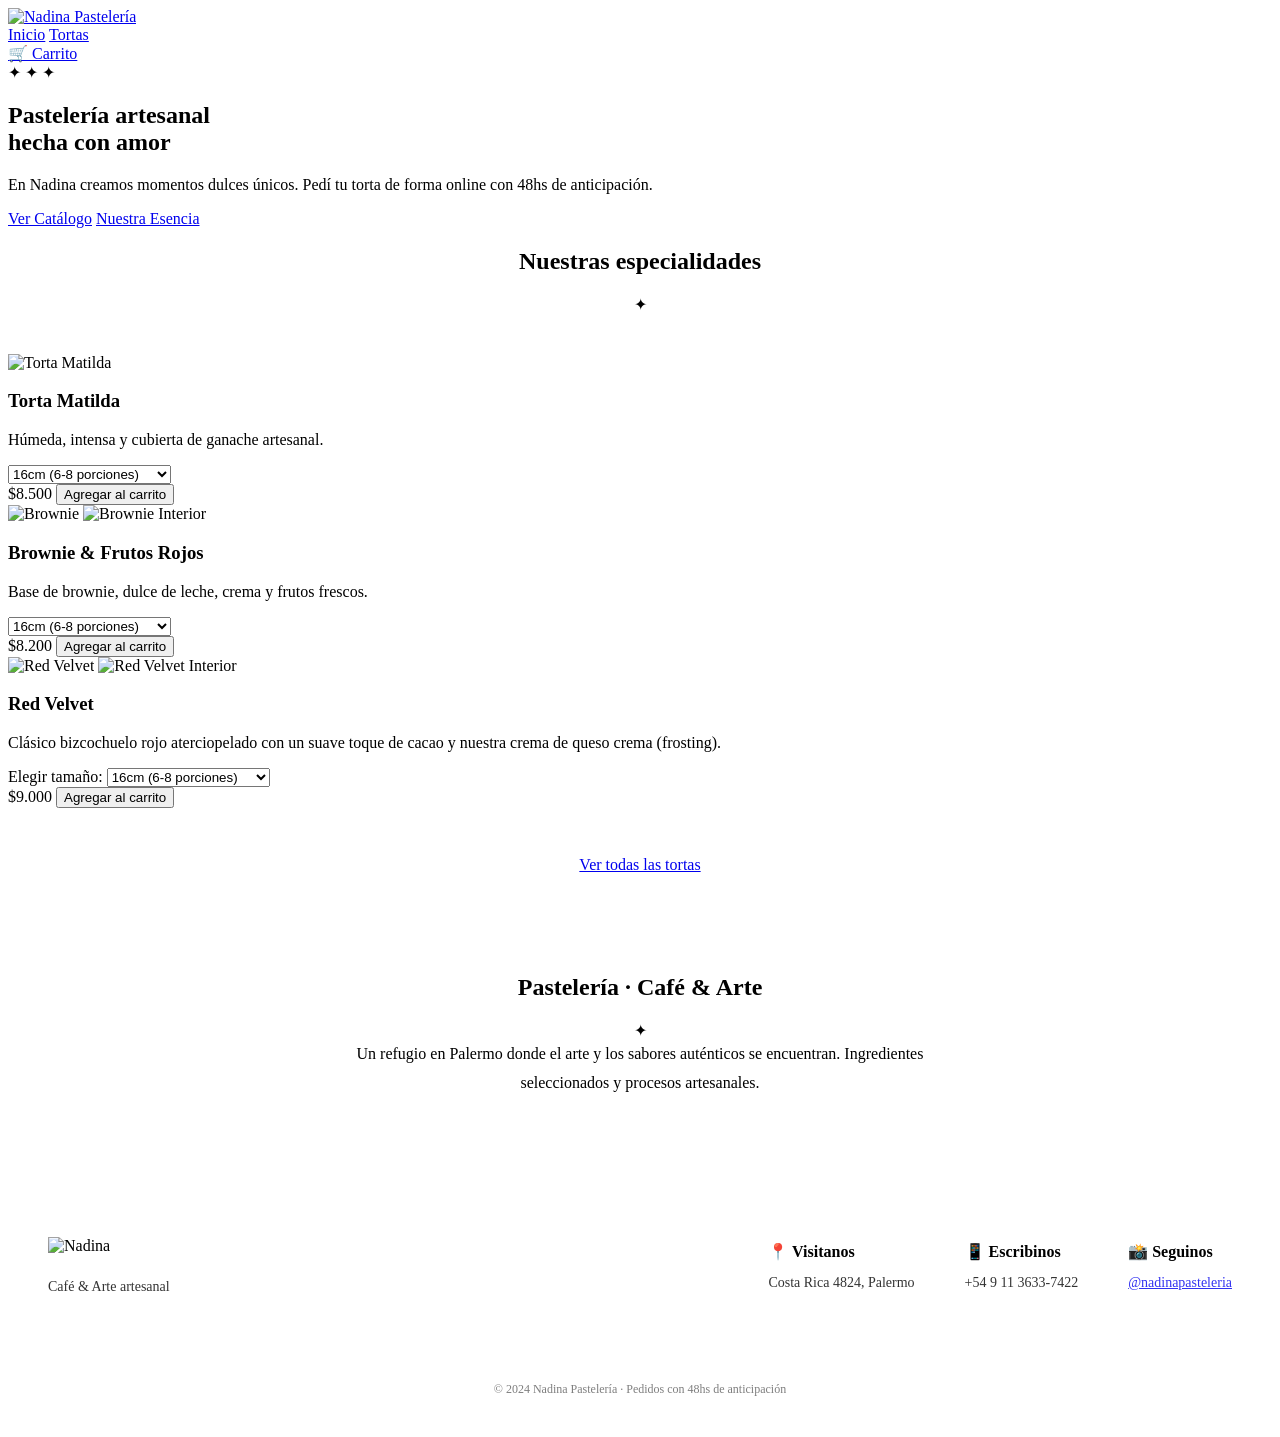
==== index.html @ f5521921 "Add files via upload agrego htmls" ====
<!DOCTYPE html>
<html lang="es">
<head>
  <meta charset="UTF-8">
  <meta name="viewport" content="width=device-width, initial-scale=1.0">
  <title>Nadina — Pastelería · Café & Arte</title>
  <link rel="stylesheet" href="css/style.css">
</head>
<body>

<header>
  <div class="logo">
    <a href="index.html">
      <img src="img/logo.png" alt="Nadina Pastelería">
    </a>
  </div>

  <nav class="nav">
    <a href="index.html">Inicio</a>
    <a href="tortas.html">Tortas</a>
  </nav>

  <a href="carrito.html" class="btn-carrito">
    <span class="carrito-icono">🛒</span>
    Carrito
    <span id="carrito-count" style="display:none">0</span>
  </a>
</header>

<section class="hero">
  <span class="hero-ornamento">✦ ✦ ✦</span>
  <h2>Pastelería artesanal<br>hecha con amor</h2>
  <p>En Nadina creamos momentos dulces únicos. Pedí tu torta de forma online con 48hs de anticipación.</p>
  <div class="botones">
    <a href="tortas.html" class="btn">Ver Catálogo</a>
    <a href="#nosotros" class="btn-outline">Nuestra Esencia</a>
  </div>
</section>

<section class="destacados" id="tortas">
  <div class="section-header" style="text-align: center; margin-bottom: 40px;">
    <h2>Nuestras especialidades</h2>
    <div class="ornamento">✦</div>
  </div>

  <div class="productos">
    <div class="card">
        <div class="card-img-wrap carrusel-hover">
            <div class="carrusel-track">
                <img src="img/torta-matilda.jpeg" alt="Torta Matilda" class="img-carrusel">
            </div>
        </div>
        <div class="card-body">
            <h3>Torta Matilda</h3>
            <p class="descripcion">Húmeda, intensa y cubierta de ganache artesanal.</p>
            <div class="selector-tamanio">
                <select class="tamanio-select" onchange="actualizarPrecioCard(this)">
                    <option value="16" data-precio="8500">16cm (6-8 porciones)</option>
                    <option value="20" data-precio="12000">20cm (12-14 porciones)</option>
                </select>
            </div>
            <span class="precio-display">$8.500</span>
            <button onclick="prepararCompra(this, 'Torta Matilda', 'img/torta-matilda.jpeg')">Agregar al carrito</button>
        </div>
    </div>

    <div class="card">
        <div class="card-img-wrap carrusel-hover">
            <div class="carrusel-track">
                <img src="img/brownie1.jpeg" alt="Brownie" class="img-carrusel">
                <img src="img/brownie2.jpeg" alt="Brownie Interior" class="img-carrusel">
            </div>
        </div>
        <div class="card-body">
            <h3>Brownie & Frutos Rojos</h3>
            <p class="descripcion">Base de brownie, dulce de leche, crema y frutos frescos.</p>
            <div class="selector-tamanio">
                <select class="tamanio-select" onchange="actualizarPrecioCard(this)">
                    <option value="16" data-precio="8200">16cm (6-8 porciones)</option>
                    <option value="20" data-precio="11500">20cm (12-14 porciones)</option>
                </select>
            </div>
            <span class="precio-display">$8.200</span>
            <button onclick="prepararCompra(this, 'Brownie con Frutos Rojos', 'img/brownie1.jpeg')">Agregar al carrito</button>
        </div>
    </div>



    <div class="card">
        <div class="card-img-wrap carrusel-hover">
            <div class="carrusel-track">
                <img src="img/redvelvet-1.jpeg" alt="Red Velvet" class="img-carrusel">
                <img src="img/redvelvet-2.jpeg" alt="Red Velvet Interior" class="img-carrusel">
            </div>
        </div>
        <div class="card-body">
            <h3>Red Velvet</h3>
            <p class="descripcion">Clásico bizcochuelo rojo aterciopelado con un suave toque de cacao y nuestra crema de queso crema (frosting).</p>
            <div class="selector-tamanio">
                <label>Elegir tamaño:</label>
                <select class="tamanio-select" onchange="actualizarPrecioCard(this)">
                    <option value="16" data-precio="9000" data-porciones="6-8">16cm (6-8 porciones)</option>
                    <option value="20" data-precio="13000" data-porciones="12-14">20cm (12-14 porciones)</option>
                </select>
            </div>
            <span class="precio-display">$9.000</span>
            <button onclick="prepararCompra(this, 'Red Velvet', 'img/redvelvet-1.jpeg')">Agregar al carrito</button>
        </div>
    </div>

  </div>

  <div style="text-align:center; margin-top: 48px;">
    <a href="tortas.html" class="btn-outline">Ver todas las tortas</a>
  </div>
</section>

<section id="nosotros" style="background:var(--beige); padding: 80px 48px; text-align:center;">
  <h2>Pastelería · Café & Arte</h2>
  <div class="ornamento">✦</div>
  <p style="max-width:600px; margin:0 auto; color:var(--texto-suave); font-weight:300; line-height:1.8;">
    Un refugio en Palermo donde el arte y los sabores auténticos se encuentran. 
    Ingredientes seleccionados y procesos artesanales.
  </p>
</section>

<footer style="background: var(--verde); color: var(--beige-claro); padding: 60px 40px 20px;">
  <div class="footer-container" style="max-width: 1200px; margin: 0 auto; display: flex; justify-content: space-between; align-items: center; flex-wrap: wrap; gap: 30px;">
    <div class="footer-brand">
      <img src="img/logo.png" alt="Nadina" style="height: 45px; margin-bottom: 10px;">
      <p style="font-size: 14px; opacity: 0.8;">Café & Arte artesanal</p>
    </div>

    <div class="footer-info" style="display: flex; gap: 50px; flex-wrap: wrap;">
      <div class="footer-item">
        <strong style="display:block; color:var(--beige); margin-bottom: 5px;">📍 Visitanos</strong>
        <p style="font-size: 14px; opacity: 0.8;">Costa Rica 4824, Palermo</p>
      </div>
      <div class="footer-item">
        <strong style="display:block; color:var(--beige); margin-bottom: 5px;">📱 Escribinos</strong>
        <p style="font-size: 14px; opacity: 0.8;">+54 9 11 3633-7422</p>
      </div>
      <div class="footer-item">
        <strong style="display:block; color:var(--beige); margin-bottom: 5px;">📸 Seguinos</strong>
        <p style="font-size: 14px; opacity: 0.8;"><a href="https://instagram.com/nadinapasteleria">@nadinapasteleria</a></p>
      </div>
    </div>
  </div>
  <div class="footer-bottom" style="margin-top: 40px; padding-top: 20px; border-top: 1px solid rgba(255,255,255,0.1); text-align: center; font-size: 12px; opacity: 0.5;">
    <p>&copy; 2024 Nadina Pastelería · Pedidos con 48hs de anticipación</p>
  </div>
</footer>

<div id="toast"></div>
<script src="js/main.js"></script>
</body>
</html>
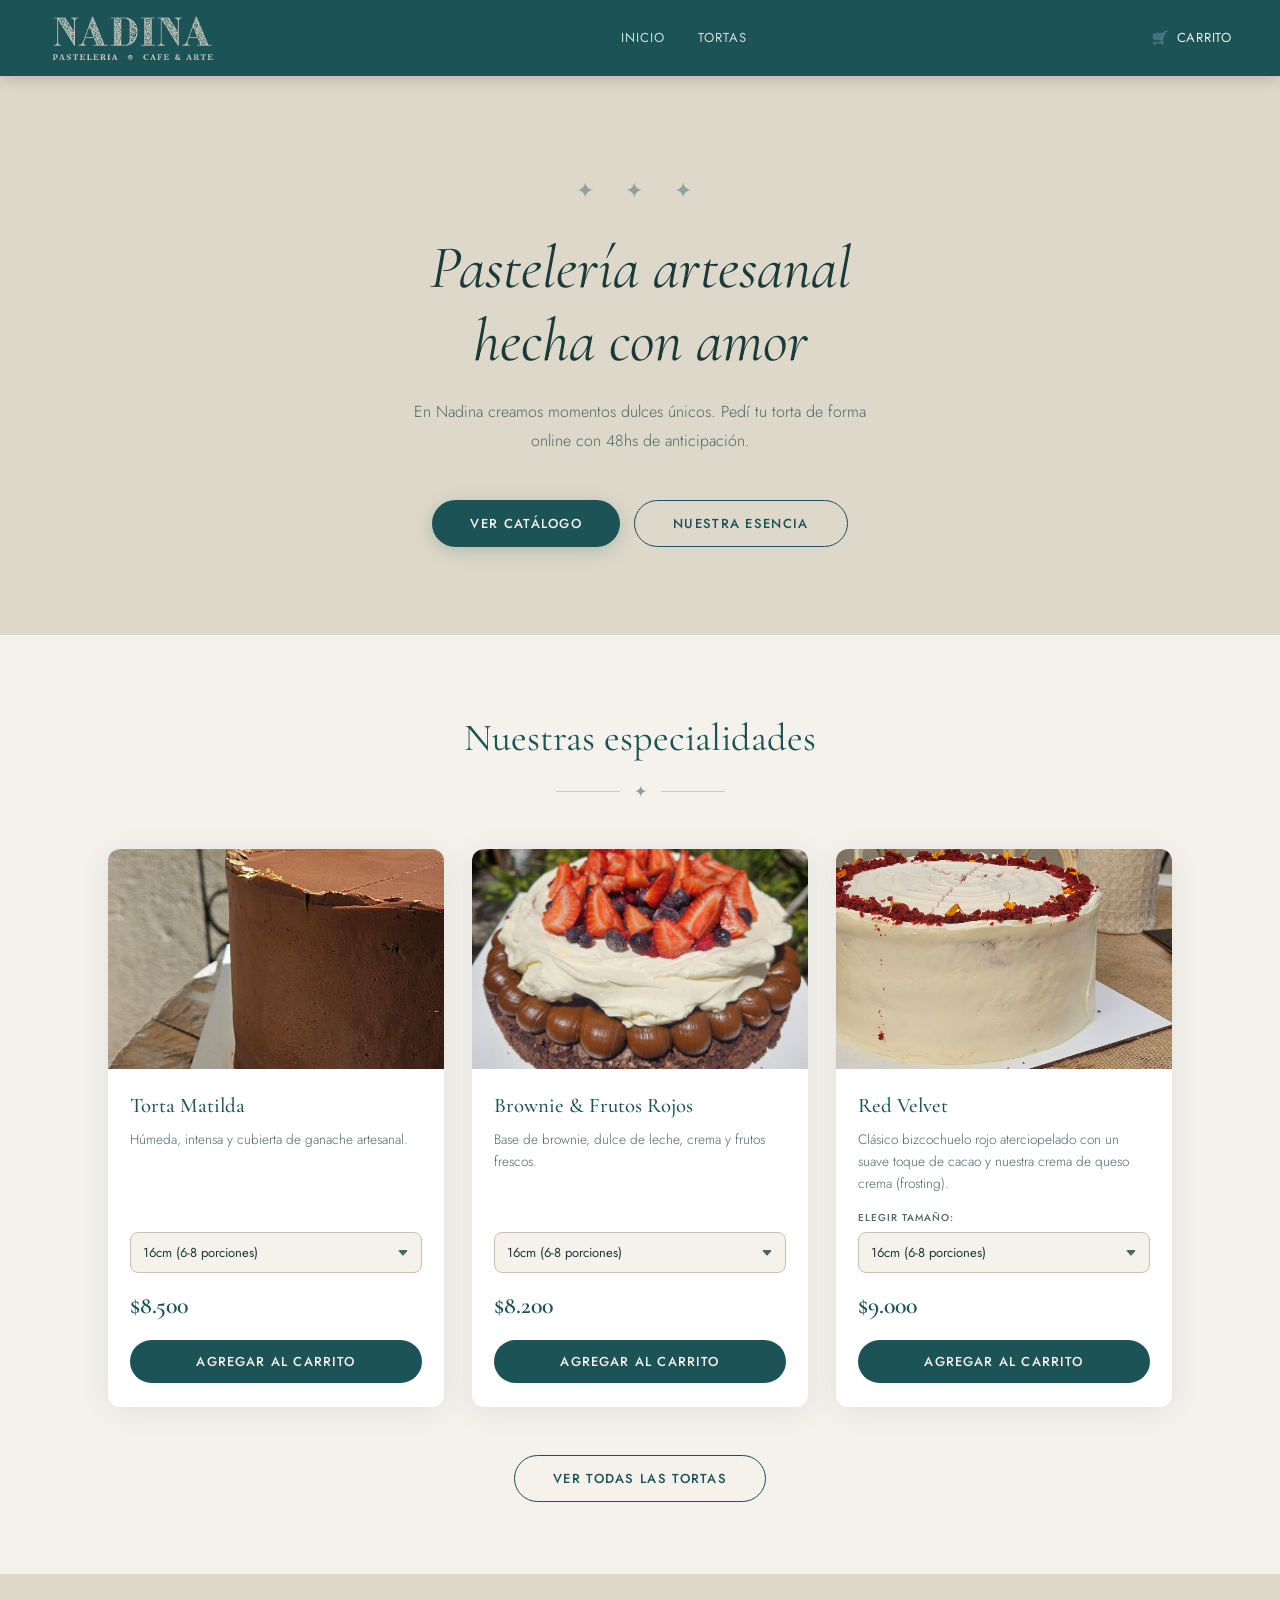
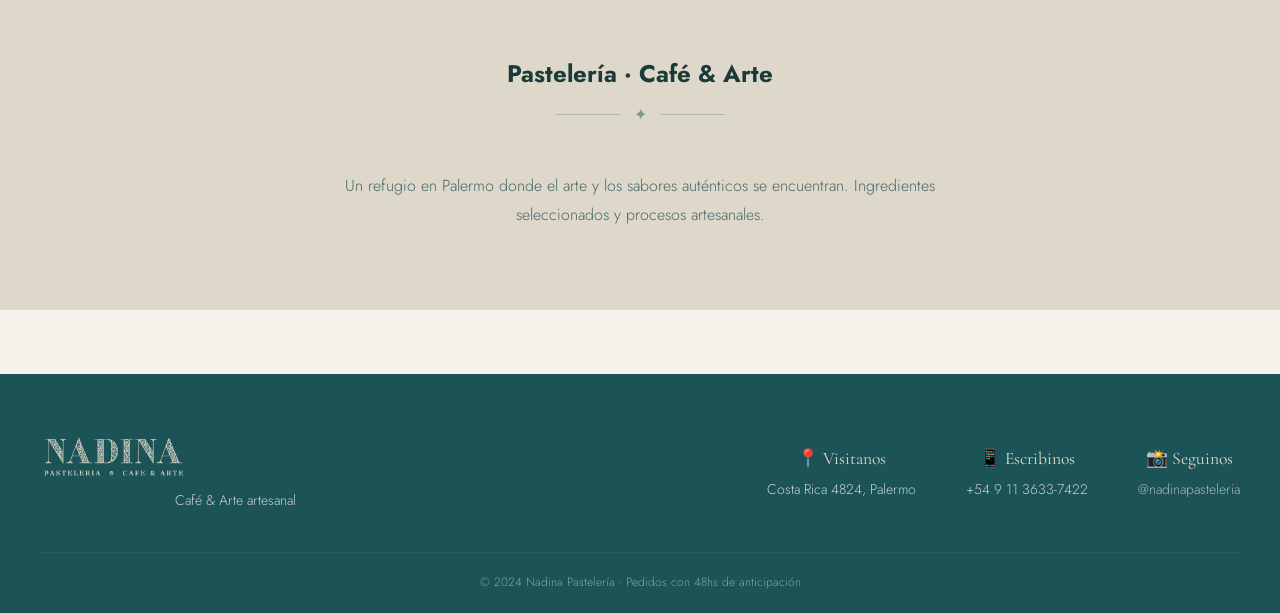
==== commit 7407065c: "agrego todo" ====
--- a/index.html
+++ b/index.html
@@ -1,158 +1,158 @@
-<!DOCTYPE html>
-<html lang="es">
-<head>
-  <meta charset="UTF-8">
-  <meta name="viewport" content="width=device-width, initial-scale=1.0">
-  <title>Nadina — Pastelería · Café & Arte</title>
-  <link rel="stylesheet" href="css/style.css">
-</head>
-<body>
-
-<header>
-  <div class="logo">
-    <a href="index.html">
-      <img src="img/logo.png" alt="Nadina Pastelería">
-    </a>
-  </div>
-
-  <nav class="nav">
-    <a href="index.html">Inicio</a>
-    <a href="tortas.html">Tortas</a>
-  </nav>
-
-  <a href="carrito.html" class="btn-carrito">
-    <span class="carrito-icono">🛒</span>
-    Carrito
-    <span id="carrito-count" style="display:none">0</span>
-  </a>
-</header>
-
-<section class="hero">
-  <span class="hero-ornamento">✦ ✦ ✦</span>
-  <h2>Pastelería artesanal<br>hecha con amor</h2>
-  <p>En Nadina creamos momentos dulces únicos. Pedí tu torta de forma online con 48hs de anticipación.</p>
-  <div class="botones">
-    <a href="tortas.html" class="btn">Ver Catálogo</a>
-    <a href="#nosotros" class="btn-outline">Nuestra Esencia</a>
-  </div>
-</section>
-
-<section class="destacados" id="tortas">
-  <div class="section-header" style="text-align: center; margin-bottom: 40px;">
-    <h2>Nuestras especialidades</h2>
-    <div class="ornamento">✦</div>
-  </div>
-
-  <div class="productos">
-    <div class="card">
-        <div class="card-img-wrap carrusel-hover">
-            <div class="carrusel-track">
-                <img src="img/torta-matilda.jpeg" alt="Torta Matilda" class="img-carrusel">
-            </div>
-        </div>
-        <div class="card-body">
-            <h3>Torta Matilda</h3>
-            <p class="descripcion">Húmeda, intensa y cubierta de ganache artesanal.</p>
-            <div class="selector-tamanio">
-                <select class="tamanio-select" onchange="actualizarPrecioCard(this)">
-                    <option value="16" data-precio="8500">16cm (6-8 porciones)</option>
-                    <option value="20" data-precio="12000">20cm (12-14 porciones)</option>
-                </select>
-            </div>
-            <span class="precio-display">$8.500</span>
-            <button onclick="prepararCompra(this, 'Torta Matilda', 'img/torta-matilda.jpeg')">Agregar al carrito</button>
-        </div>
-    </div>
-
-    <div class="card">
-        <div class="card-img-wrap carrusel-hover">
-            <div class="carrusel-track">
-                <img src="img/brownie1.jpeg" alt="Brownie" class="img-carrusel">
-                <img src="img/brownie2.jpeg" alt="Brownie Interior" class="img-carrusel">
-            </div>
-        </div>
-        <div class="card-body">
-            <h3>Brownie & Frutos Rojos</h3>
-            <p class="descripcion">Base de brownie, dulce de leche, crema y frutos frescos.</p>
-            <div class="selector-tamanio">
-                <select class="tamanio-select" onchange="actualizarPrecioCard(this)">
-                    <option value="16" data-precio="8200">16cm (6-8 porciones)</option>
-                    <option value="20" data-precio="11500">20cm (12-14 porciones)</option>
-                </select>
-            </div>
-            <span class="precio-display">$8.200</span>
-            <button onclick="prepararCompra(this, 'Brownie con Frutos Rojos', 'img/brownie1.jpeg')">Agregar al carrito</button>
-        </div>
-    </div>
-
-
-
-    <div class="card">
-        <div class="card-img-wrap carrusel-hover">
-            <div class="carrusel-track">
-                <img src="img/redvelvet-1.jpeg" alt="Red Velvet" class="img-carrusel">
-                <img src="img/redvelvet-2.jpeg" alt="Red Velvet Interior" class="img-carrusel">
-            </div>
-        </div>
-        <div class="card-body">
-            <h3>Red Velvet</h3>
-            <p class="descripcion">Clásico bizcochuelo rojo aterciopelado con un suave toque de cacao y nuestra crema de queso crema (frosting).</p>
-            <div class="selector-tamanio">
-                <label>Elegir tamaño:</label>
-                <select class="tamanio-select" onchange="actualizarPrecioCard(this)">
-                    <option value="16" data-precio="9000" data-porciones="6-8">16cm (6-8 porciones)</option>
-                    <option value="20" data-precio="13000" data-porciones="12-14">20cm (12-14 porciones)</option>
-                </select>
-            </div>
-            <span class="precio-display">$9.000</span>
-            <button onclick="prepararCompra(this, 'Red Velvet', 'img/redvelvet-1.jpeg')">Agregar al carrito</button>
-        </div>
-    </div>
-
-  </div>
-
-  <div style="text-align:center; margin-top: 48px;">
-    <a href="tortas.html" class="btn-outline">Ver todas las tortas</a>
-  </div>
-</section>
-
-<section id="nosotros" style="background:var(--beige); padding: 80px 48px; text-align:center;">
-  <h2>Pastelería · Café & Arte</h2>
-  <div class="ornamento">✦</div>
-  <p style="max-width:600px; margin:0 auto; color:var(--texto-suave); font-weight:300; line-height:1.8;">
-    Un refugio en Palermo donde el arte y los sabores auténticos se encuentran. 
-    Ingredientes seleccionados y procesos artesanales.
-  </p>
-</section>
-
-<footer style="background: var(--verde); color: var(--beige-claro); padding: 60px 40px 20px;">
-  <div class="footer-container" style="max-width: 1200px; margin: 0 auto; display: flex; justify-content: space-between; align-items: center; flex-wrap: wrap; gap: 30px;">
-    <div class="footer-brand">
-      <img src="img/logo.png" alt="Nadina" style="height: 45px; margin-bottom: 10px;">
-      <p style="font-size: 14px; opacity: 0.8;">Café & Arte artesanal</p>
-    </div>
-
-    <div class="footer-info" style="display: flex; gap: 50px; flex-wrap: wrap;">
-      <div class="footer-item">
-        <strong style="display:block; color:var(--beige); margin-bottom: 5px;">📍 Visitanos</strong>
-        <p style="font-size: 14px; opacity: 0.8;">Costa Rica 4824, Palermo</p>
-      </div>
-      <div class="footer-item">
-        <strong style="display:block; color:var(--beige); margin-bottom: 5px;">📱 Escribinos</strong>
-        <p style="font-size: 14px; opacity: 0.8;">+54 9 11 3633-7422</p>
-      </div>
-      <div class="footer-item">
-        <strong style="display:block; color:var(--beige); margin-bottom: 5px;">📸 Seguinos</strong>
-        <p style="font-size: 14px; opacity: 0.8;"><a href="https://instagram.com/nadinapasteleria">@nadinapasteleria</a></p>
-      </div>
-    </div>
-  </div>
-  <div class="footer-bottom" style="margin-top: 40px; padding-top: 20px; border-top: 1px solid rgba(255,255,255,0.1); text-align: center; font-size: 12px; opacity: 0.5;">
-    <p>&copy; 2024 Nadina Pastelería · Pedidos con 48hs de anticipación</p>
-  </div>
-</footer>
-
-<div id="toast"></div>
-<script src="js/main.js"></script>
-</body>
+<!DOCTYPE html>
+<html lang="es">
+<head>
+  <meta charset="UTF-8">
+  <meta name="viewport" content="width=device-width, initial-scale=1.0">
+  <title>Nadina — Pastelería · Café & Arte</title>
+  <link rel="stylesheet" href="css/style.css">
+</head>
+<body>
+
+<header>
+  <div class="logo">
+    <a href="index.html">
+      <img src="img/logo.png" alt="Nadina Pastelería">
+    </a>
+  </div>
+
+  <nav class="nav">
+    <a href="index.html">Inicio</a>
+    <a href="tortas.html">Tortas</a>
+  </nav>
+
+  <a href="carrito.html" class="btn-carrito">
+    <span class="carrito-icono">🛒</span>
+    Carrito
+    <span id="carrito-count" style="display:none">0</span>
+  </a>
+</header>
+
+<section class="hero">
+  <span class="hero-ornamento">✦ ✦ ✦</span>
+  <h2>Pastelería artesanal<br>hecha con amor</h2>
+  <p>En Nadina creamos momentos dulces únicos. Pedí tu torta de forma online con 48hs de anticipación.</p>
+  <div class="botones">
+    <a href="tortas.html" class="btn">Ver Catálogo</a>
+    <a href="#nosotros" class="btn-outline">Nuestra Esencia</a>
+  </div>
+</section>
+
+<section class="destacados" id="tortas">
+  <div class="section-header" style="text-align: center; margin-bottom: 40px;">
+    <h2>Nuestras especialidades</h2>
+    <div class="ornamento">✦</div>
+  </div>
+
+  <div class="productos">
+    <div class="card">
+        <div class="card-img-wrap carrusel-hover">
+            <div class="carrusel-track">
+                <img src="img/torta-matilda.jpeg" alt="Torta Matilda" class="img-carrusel">
+            </div>
+        </div>
+        <div class="card-body">
+            <h3>Torta Matilda</h3>
+            <p class="descripcion">Húmeda, intensa y cubierta de ganache artesanal.</p>
+            <div class="selector-tamanio">
+                <select class="tamanio-select" onchange="actualizarPrecioCard(this)">
+                    <option value="16" data-precio="8500">16cm (6-8 porciones)</option>
+                    <option value="20" data-precio="12000">20cm (12-14 porciones)</option>
+                </select>
+            </div>
+            <span class="precio-display">$8.500</span>
+            <button onclick="prepararCompra(this, 'Torta Matilda', 'img/torta-matilda.jpeg')">Agregar al carrito</button>
+        </div>
+    </div>
+
+    <div class="card">
+        <div class="card-img-wrap carrusel-hover">
+            <div class="carrusel-track">
+                <img src="img/brownie1.jpeg" alt="Brownie" class="img-carrusel">
+                <img src="img/brownie2.jpeg" alt="Brownie Interior" class="img-carrusel">
+            </div>
+        </div>
+        <div class="card-body">
+            <h3>Brownie & Frutos Rojos</h3>
+            <p class="descripcion">Base de brownie, dulce de leche, crema y frutos frescos.</p>
+            <div class="selector-tamanio">
+                <select class="tamanio-select" onchange="actualizarPrecioCard(this)">
+                    <option value="16" data-precio="8200">16cm (6-8 porciones)</option>
+                    <option value="20" data-precio="11500">20cm (12-14 porciones)</option>
+                </select>
+            </div>
+            <span class="precio-display">$8.200</span>
+            <button onclick="prepararCompra(this, 'Brownie con Frutos Rojos', 'img/brownie1.jpeg')">Agregar al carrito</button>
+        </div>
+    </div>
+
+
+
+    <div class="card">
+        <div class="card-img-wrap carrusel-hover">
+            <div class="carrusel-track">
+                <img src="img/redvelvet-1.jpeg" alt="Red Velvet" class="img-carrusel">
+                <img src="img/redvelvet-2.jpeg" alt="Red Velvet Interior" class="img-carrusel">
+            </div>
+        </div>
+        <div class="card-body">
+            <h3>Red Velvet</h3>
+            <p class="descripcion">Clásico bizcochuelo rojo aterciopelado con un suave toque de cacao y nuestra crema de queso crema (frosting).</p>
+            <div class="selector-tamanio">
+                <label>Elegir tamaño:</label>
+                <select class="tamanio-select" onchange="actualizarPrecioCard(this)">
+                    <option value="16" data-precio="9000" data-porciones="6-8">16cm (6-8 porciones)</option>
+                    <option value="20" data-precio="13000" data-porciones="12-14">20cm (12-14 porciones)</option>
+                </select>
+            </div>
+            <span class="precio-display">$9.000</span>
+            <button onclick="prepararCompra(this, 'Red Velvet', 'img/redvelvet-1.jpeg')">Agregar al carrito</button>
+        </div>
+    </div>
+
+  </div>
+
+  <div style="text-align:center; margin-top: 48px;">
+    <a href="tortas.html" class="btn-outline">Ver todas las tortas</a>
+  </div>
+</section>
+
+<section id="nosotros" style="background:var(--beige); padding: 80px 48px; text-align:center;">
+  <h2>Pastelería · Café & Arte</h2>
+  <div class="ornamento">✦</div>
+  <p style="max-width:600px; margin:0 auto; color:var(--texto-suave); font-weight:300; line-height:1.8;">
+    Un refugio en Palermo donde el arte y los sabores auténticos se encuentran. 
+    Ingredientes seleccionados y procesos artesanales.
+  </p>
+</section>
+
+<footer style="background: var(--verde); color: var(--beige-claro); padding: 60px 40px 20px;">
+  <div class="footer-container" style="max-width: 1200px; margin: 0 auto; display: flex; justify-content: space-between; align-items: center; flex-wrap: wrap; gap: 30px;">
+    <div class="footer-brand">
+      <img src="img/logo.png" alt="Nadina" style="height: 45px; margin-bottom: 10px;">
+      <p style="font-size: 14px; opacity: 0.8;">Café & Arte artesanal</p>
+    </div>
+
+    <div class="footer-info" style="display: flex; gap: 50px; flex-wrap: wrap;">
+      <div class="footer-item">
+        <strong style="display:block; color:var(--beige); margin-bottom: 5px;">📍 Visitanos</strong>
+        <p style="font-size: 14px; opacity: 0.8;">Costa Rica 4824, Palermo</p>
+      </div>
+      <div class="footer-item">
+        <strong style="display:block; color:var(--beige); margin-bottom: 5px;">📱 Escribinos</strong>
+        <p style="font-size: 14px; opacity: 0.8;">+54 9 11 3633-7422</p>
+      </div>
+      <div class="footer-item">
+        <strong style="display:block; color:var(--beige); margin-bottom: 5px;">📸 Seguinos</strong>
+        <p style="font-size: 14px; opacity: 0.8;"><a href="https://instagram.com/nadinapasteleria">@nadinapasteleria</a></p>
+      </div>
+    </div>
+  </div>
+  <div class="footer-bottom" style="margin-top: 40px; padding-top: 20px; border-top: 1px solid rgba(255,255,255,0.1); text-align: center; font-size: 12px; opacity: 0.5;">
+    <p>&copy; 2024 Nadina Pastelería · Pedidos con 48hs de anticipación</p>
+  </div>
+</footer>
+
+<div id="toast"></div>
+<script src="js/main.js"></script>
+</body>
 </html>
--- a/css/style.css
+++ b/css/style.css
@@ -0,0 +1,977 @@
+/* ============================================================
+   NADINA PASTELERÍA · CAFÉ & ARTE
+   style.css
+   ============================================================ */
+
+@import url('https://fonts.googleapis.com/css2?family=Cormorant+Garamond:ital,wght@0,400;0,500;0,600;1,400;1,600&family=Jost:wght@300;400;500&display=swap');
+
+/* ---- Variables de marca ---- */
+:root {
+  --verde:        #1b5357;
+  --verde-claro:  #e6f0ef;
+  --beige:        #ded8ca;
+  --beige-claro:  #f5f1eb;
+  --beige-oscuro: #c9c1b0;
+  --texto:        #1a3b3a;
+  --texto-suave:  #4a6866;
+  --blanco:       #ffffff;
+  --sombra:       0 4px 28px rgba(39,104,101,0.10);
+  --sombra-hover: 0 10px 40px rgba(39,104,101,0.18);
+  --radio:        12px;
+  --radio-pill:   50px;
+  --font-display: 'Cormorant Garamond', serif;
+  --font-body:    'Jost', sans-serif;
+  --ease:         0.25s ease;
+}
+
+/* ---- Reset ---- */
+*, *::before, *::after { box-sizing: border-box; margin: 0; padding: 0; }
+html { scroll-behavior: smooth; }
+
+body {
+  font-family: var(--font-body);
+  background-color: var(--beige-claro);
+  color: var(--texto);
+  font-size: 16px;
+  line-height: 1.65;
+}
+
+img { max-width: 100%; display: block; }
+a   { text-decoration: none; color: inherit; }
+
+/* ============================================================
+   HEADER
+   ============================================================ */
+header {
+  display: flex;
+  align-items: center;
+  justify-content: space-between;
+  padding: 0 48px;
+  height: 76px;
+  background: var(--verde);
+  position: sticky;
+  top: 0;
+  z-index: 200;
+  box-shadow: 0 2px 16px rgba(0,0,0,0.18);
+}
+
+.logo img {
+  height: 52px;
+  width: auto;
+  object-fit: contain;
+}
+
+.nav {
+  display: flex;
+  gap: 32px;
+  align-items: center;
+}
+
+.nav a {
+  color: rgba(255,255,255,0.80);
+  font-size: 13px;
+  font-weight: 400;
+  letter-spacing: 0.09em;
+  text-transform: uppercase;
+  transition: color var(--ease);
+  position: relative;
+}
+
+.nav a::after {
+  content: '';
+  position: absolute;
+  bottom: -4px; left: 0;
+  width: 0; height: 1px;
+  background: var(--beige);
+  transition: width var(--ease);
+}
+
+.nav a:hover        { color: var(--beige); }
+.nav a:hover::after { width: 100%; }
+
+.btn-carrito {
+  display: flex;
+  align-items: center;
+  gap: 8px;
+  color: rgba(255,255,255,0.90);
+  font-size: 13px;
+  font-weight: 400;
+  letter-spacing: 0.06em;
+  text-transform: uppercase;
+  transition: color var(--ease);
+}
+
+.btn-carrito:hover { color: var(--beige); }
+
+#carrito-count {
+  background: var(--beige);
+  color: var(--verde);
+  border-radius: 50%;
+  width: 20px; height: 20px;
+  font-size: 11px;
+  font-weight: 500;
+  display: inline-flex;
+  align-items: center;
+  justify-content: center;
+  transition: transform var(--ease);
+}
+
+/* ============================================================
+   HERO — Index
+   ============================================================ */
+.hero {
+  text-align: center;
+  padding: 96px 24px 88px;
+  background: var(--beige);
+  position: relative;
+  overflow: hidden;
+}
+
+.hero-ornamento {
+  display: block;
+  font-size: 22px;
+  color: var(--verde);
+  opacity: 0.40;
+  margin-bottom: 24px;
+  letter-spacing: 12px;
+}
+
+.hero h2 {
+  font-family: var(--font-display);
+  font-size: clamp(2.2rem, 5vw, 3.8rem);
+  font-weight: 400;
+  font-style: italic;
+  color: var(--verde-oscuro);
+  line-height: 1.2;
+  max-width: 680px;
+  margin: 0 auto 20px;
+}
+
+.hero p {
+  color: var(--texto-suave);
+  font-size: 1rem;
+  font-weight: 300;
+  max-width: 460px;
+  margin: 0 auto 44px;
+  line-height: 1.8;
+}
+
+.botones {
+  display: flex;
+  gap: 14px;
+  justify-content: center;
+  flex-wrap: wrap;
+}
+
+/* ---- Botones globales ---- */
+.btn {
+  display: inline-block;
+  background: var(--verde);
+  color: var(--beige-claro);
+  padding: 13px 38px;
+  border-radius: var(--radio-pill);
+  font-size: 13px;
+  font-weight: 500;
+  letter-spacing: 0.10em;
+  text-transform: uppercase;
+  transition: background var(--ease), transform var(--ease), box-shadow var(--ease);
+  box-shadow: 0 4px 18px rgba(39,104,101,0.25);
+}
+
+.btn:hover {
+  background: var(--verde);
+  transform: translateY(-2px);
+  box-shadow: 0 6px 26px rgba(39,104,101,0.32);
+}
+
+.btn-outline {
+  display: inline-block;
+  border: 1.5px solid var(--verde);
+  color: var(--verde);
+  padding: 12px 38px;
+  border-radius: var(--radio-pill);
+  font-size: 13px;
+  font-weight: 500;
+  letter-spacing: 0.10em;
+  text-transform: uppercase;
+  background: transparent;
+  transition: background var(--ease), color var(--ease), transform var(--ease);
+}
+
+.btn-outline:hover {
+  background: var(--verde);
+  color: var(--beige-claro);
+  transform: translateY(-2px);
+}
+
+/* Divisor ornamental */
+.ornamento {
+  display: flex;
+  align-items: center;
+  justify-content: center;
+  gap: 14px;
+  margin: 8px auto 44px;
+  color: var(--verde);
+  font-size: 16px;
+  opacity: 0.5;
+}
+
+.ornamento::before,
+.ornamento::after {
+  content: '';
+  width: 64px; height: 1px;
+  background: var(--verde);
+  opacity: 0.45;
+}
+
+/* ============================================================
+   SECCIÓN DESTACADOS / CATÁLOGO
+   ============================================================ */
+.destacados {
+  padding: 72px 48px;
+  max-width: 1160px;
+  margin: 0 auto;
+}
+
+.destacados h2 {
+  font-family: var(--font-display);
+  font-size: clamp(1.8rem, 3vw, 2.6rem);
+  font-weight: 400;
+  color: var(--verde);
+  text-align: center;
+  margin-bottom: 4px;
+}
+
+/* Grid de productos */
+.productos {
+  display: grid;
+  grid-template-columns: repeat(auto-fill, minmax(280px, 1fr));
+  gap: 28px;
+}
+
+/* ---- Card de torta ---- */
+.card {
+  background: var(--blanco);
+  border-radius: var(--radio);
+  overflow: hidden;
+  box-shadow: var(--sombra);
+  transition: transform var(--ease), box-shadow var(--ease);
+  display: flex;
+  flex-direction: column;
+}
+
+.card:hover {
+  transform: translateY(-6px);
+  box-shadow: var(--sombra-hover);
+}
+
+.card-img-wrap {
+  overflow: hidden;
+  height: 220px;
+}
+
+.card-img-wrap img {
+  width: 100%;
+  height: 100%;
+  object-fit: cover;
+  transition: transform 0.45s ease;
+}
+
+.card:hover .card-img-wrap img { transform: scale(1.06); }
+
+.card-body {
+  padding: 20px 22px 24px;
+  display: flex;
+  flex-direction: column;
+  flex: 1;
+}
+
+.card h3 {
+  font-family: var(--font-display);
+  font-size: 1.3rem;
+  font-weight: 500;
+  color: var(--verde);
+  margin-bottom: 6px;
+}
+
+.card .descripcion {
+  font-size: 0.85rem;
+  color: var(--texto-suave);
+  font-weight: 300;
+  line-height: 1.6;
+  flex: 1;
+}
+
+.card .precio {
+  font-family: var(--font-display);
+  font-size: 1.45rem;
+  font-weight: 600;
+  color: var(--verde);
+  margin-top: 12px;
+  margin-bottom: 2px;
+}
+
+.card button {
+  margin-top: 14px;
+  background: var(--verde);
+  color: var(--beige-claro);
+  border: none;
+  padding: 12px 0;
+  border-radius: var(--radio-pill);
+  font-family: var(--font-body);
+  font-size: 13px;
+  font-weight: 500;
+  letter-spacing: 0.09em;
+  text-transform: uppercase;
+  cursor: pointer;
+  transition: background var(--ease), transform var(--ease);
+}
+
+.card button:hover  { background: var(--verde-oscuro); transform: scale(1.02); }
+.card button:active { transform: scale(0.98); }
+
+/* ============================================================
+   HERO CATÁLOGO (tortas.html)
+   ============================================================ */
+.hero-catalogo {
+  background: var(--beige);
+  text-align: center;
+  padding: 64px 24px 48px;
+  border-bottom: 1px solid var(--beige-oscuro);
+}
+
+.hero-catalogo h2 {
+  font-family: var(--font-display);
+  font-size: clamp(2rem, 4vw, 3rem);
+  font-weight: 400;
+  font-style: italic;
+  color: var(--verde);
+  margin-bottom: 10px;
+}
+
+.hero-catalogo p {
+  color: var(--texto-suave);
+  font-size: 0.95rem;
+  font-weight: 300;
+}
+
+/* Sección catálogo en tortas.html */
+.catalogo-seccion {
+  padding: 56px 48px;
+  max-width: 1160px;
+  margin: 0 auto;
+}
+
+/* ============================================================
+   PÁGINA CARRITO
+   ============================================================ */
+.carrito-page {
+  display: grid;
+  grid-template-columns: 1fr 360px;
+  gap: 28px;
+  max-width: 1020px;
+  margin: 0 auto;
+  padding: 48px 24px 80px;
+  align-items: start;
+}
+
+.carrito-titulo {
+  font-family: var(--font-display);
+  font-size: 2.2rem;
+  font-weight: 400;
+  color: var(--verde);
+  margin-bottom: 28px;
+}
+
+/* Items */
+#carrito-contenedor {
+  display: flex;
+  flex-direction: column;
+  gap: 12px;
+  margin-bottom: 24px;
+}
+
+.item-carrito {
+  display: flex;
+  align-items: center;
+  gap: 14px;
+  background: var(--blanco);
+  border-radius: var(--radio);
+  padding: 14px 16px;
+  box-shadow: 0 2px 12px rgba(39,104,101,0.07);
+}
+
+.item-carrito img {
+  width: 68px; height: 68px;
+  object-fit: cover;
+  border-radius: 8px;
+  flex-shrink: 0;
+}
+
+.item-info { flex: 1; }
+
+.item-info h4 {
+  font-family: var(--font-display);
+  font-size: 1.05rem;
+  font-weight: 500;
+  color: var(--verde);
+  margin-bottom: 2px;
+}
+
+.item-info .item-detalle {
+  font-size: 0.78rem;
+  color: var(--texto-suave);
+  font-weight: 300;
+  margin-bottom: 8px;
+}
+
+.item-controles {
+  display: flex;
+  align-items: center;
+  gap: 6px;
+}
+
+.item-controles button {
+  width: 26px; height: 26px;
+  border-radius: 50%;
+  border: 1.5px solid var(--verde);
+  background: transparent;
+  color: var(--verde);
+  font-size: 16px;
+  line-height: 1;
+  cursor: pointer;
+  display: flex;
+  align-items: center;
+  justify-content: center;
+  transition: background var(--ease), color var(--ease);
+}
+
+.item-controles button:hover {
+  background: var(--verde);
+  color: var(--blanco);
+}
+
+.cantidad-num {
+  font-size: 14px;
+  font-weight: 500;
+  min-width: 18px;
+  text-align: center;
+  color: var(--texto);
+}
+
+.item-precio {
+  font-family: var(--font-display);
+  font-size: 1.15rem;
+  font-weight: 600;
+  color: var(--verde);
+  white-space: nowrap;
+  flex-shrink: 0;
+}
+
+.item-eliminar {
+  background: none;
+  border: none;
+  color: var(--beige-oscuro);
+  font-size: 14px;
+  cursor: pointer;
+  padding: 4px 2px;
+  line-height: 1;
+  transition: color var(--ease);
+  flex-shrink: 0;
+}
+
+.item-eliminar:hover { color: #b94040; }
+
+.carrito-vacio {
+  text-align: center;
+  padding: 48px 0;
+  color: var(--texto-suave);
+}
+
+.carrito-vacio p {
+  font-family: var(--font-display);
+  font-size: 1.2rem;
+  font-style: italic;
+  margin-bottom: 20px;
+}
+
+/* ---- Panel lateral: Retiro + Resumen ---- */
+.carrito-panel {
+  display: flex;
+  flex-direction: column;
+  gap: 18px;
+  position: sticky;
+  top: 96px;
+}
+
+.retiro-card,
+.resumen-card {
+  background: var(--blanco);
+  border-radius: var(--radio);
+  padding: 22px;
+  box-shadow: 0 2px 14px rgba(39,104,101,0.07);
+}
+
+.card-section-title {
+  font-family: var(--font-display);
+  font-size: 1.15rem;
+  font-weight: 500;
+  color: var(--verde);
+  margin-bottom: 16px;
+  display: flex;
+  align-items: center;
+  gap: 8px;
+}
+
+.campo { margin-bottom: 14px; }
+
+.campo label {
+  display: block;
+  font-size: 11px;
+  font-weight: 500;
+  letter-spacing: 0.10em;
+  text-transform: uppercase;
+  color: var(--texto-suave);
+  margin-bottom: 6px;
+}
+
+.campo input,
+.campo select {
+  width: 100%;
+  padding: 10px 14px;
+  border: 1.5px solid var(--beige-oscuro);
+  border-radius: 8px;
+  font-family: var(--font-body);
+  font-size: 14px;
+  color: var(--texto);
+  background: var(--beige-claro);
+  outline: none;
+  -webkit-appearance: none;
+  appearance: none;
+  transition: border-color var(--ease);
+}
+
+.campo input:focus,
+.campo select:focus { border-color: var(--verde); }
+
+/* Resumen numérico */
+.resumen-linea {
+  display: flex;
+  justify-content: space-between;
+  font-size: 14px;
+  color: var(--texto-suave);
+  padding: 5px 0;
+}
+
+.resumen-total {
+  display: flex;
+  justify-content: space-between;
+  align-items: baseline;
+  padding: 12px 0 18px;
+  border-top: 1px solid var(--beige-oscuro);
+  margin-top: 8px;
+}
+
+.resumen-total span:first-child {
+  font-size: 14px;
+  font-weight: 500;
+  color: var(--texto);
+}
+
+.resumen-total span:last-child {
+  font-family: var(--font-display);
+  font-size: 1.55rem;
+  font-weight: 600;
+  color: var(--verde);
+}
+
+/* Métodos de pago */
+.metodos-titulo {
+  font-size: 11px;
+  font-weight: 500;
+  letter-spacing: 0.10em;
+  text-transform: uppercase;
+  color: var(--texto-suave);
+  margin-bottom: 10px;
+}
+
+.pago-opcion {
+  display: flex;
+  align-items: center;
+  gap: 12px;
+  border: 1.5px solid var(--beige-oscuro);
+  border-radius: 10px;
+  padding: 12px 14px;
+  margin-bottom: 8px;
+  cursor: pointer;
+  transition: border-color var(--ease), background var(--ease);
+}
+
+.pago-opcion input[type="radio"] {
+  accent-color: var(--verde);
+  width: 16px; height: 16px;
+  flex-shrink: 0;
+  cursor: pointer;
+}
+
+.pago-opcion.activo {
+  border-color: var(--verde);
+  background: var(--verde-claro);
+}
+
+.pago-opcion-info { flex: 1; }
+
+.pago-opcion-info strong {
+  display: block;
+  font-size: 14px;
+  font-weight: 500;
+  color: var(--texto);
+}
+
+.pago-opcion-info small {
+  font-size: 12px;
+  color: var(--texto-suave);
+}
+
+.pago-icono { font-size: 18px; opacity: 0.7; }
+
+/* Botón finalizar */
+.btn-finalizar {
+  display: flex;
+  align-items: center;
+  justify-content: center;
+  gap: 10px;
+  width: 100%;
+  padding: 15px;
+  margin-top: 16px;
+  background: var(--verde);
+  color: var(--blanco);
+  border: none;
+  border-radius: var(--radio-pill);
+  font-family: var(--font-body);
+  font-size: 13px;
+  font-weight: 500;
+  letter-spacing: 0.12em;
+  text-transform: uppercase;
+  cursor: pointer;
+  transition: background var(--ease), transform var(--ease), box-shadow var(--ease);
+  box-shadow: 0 4px 18px rgba(39,104,101,0.25);
+}
+
+.btn-finalizar:hover {
+  background: var(--verde);
+  transform: translateY(-2px);
+  box-shadow: 0 6px 26px rgba(39,104,101,0.32);
+}
+
+.nota-final {
+  font-size: 11px;
+  color: var(--texto-suave);
+  text-align: center;
+  margin-top: 10px;
+  font-weight: 300;
+}
+
+/* ============================================================
+   TOAST
+   ============================================================ */
+#toast {
+  position: fixed;
+  bottom: 32px;
+  left: 50%;
+  transform: translateX(-50%) translateY(16px);
+  background: var(--verde);
+  color: var(--beige-claro);
+  padding: 12px 28px;
+  border-radius: var(--radio-pill);
+  font-size: 14px;
+  font-weight: 400;
+  opacity: 0;
+  pointer-events: none;
+  transition: opacity 0.3s ease, transform 0.3s ease;
+  z-index: 9999;
+  white-space: nowrap;
+  box-shadow: 0 4px 20px rgba(0,0,0,0.22);
+}
+
+#toast.show {
+  opacity: 1;
+  transform: translateX(-50%) translateY(0);
+}
+
+/* ============================================================
+   FOOTER
+   ============================================================ */
+footer {
+  background: var(--verde);
+  color: rgba(222,216,202,0.65);
+  text-align: center;
+  padding: 36px 24px;
+  font-size: 13px;
+  font-weight: 300;
+  margin-top: 64px;
+}
+
+footer strong { color: var(--beige); font-weight: 400; }
+
+
+/* ============================================================
+   NUEVOS ESTILOS: SELECTOR DE TAMAÑOS Y CONTACTO
+   ============================================================ */
+
+/* Contenedor del selector en la card */
+.selector-tamanio {
+    margin-top: 15px;
+    margin-bottom: 5px;
+}
+
+.selector-tamanio label {
+    display: block;
+    font-size: 10px;
+    font-weight: 500;
+    letter-spacing: 0.1em;
+    text-transform: uppercase;
+    color: var(--texto-suave);
+    margin-bottom: 6px;
+}
+
+/* El select propiamente dicho */
+.tamanio-select {
+    width: 100%;
+    padding: 10px 12px;
+    border: 1.5px solid var(--beige-oscuro);
+    border-radius: 8px;
+    font-family: var(--font-body);
+    font-size: 13px;
+    color: var(--texto);
+    background-color: var(--beige-claro);
+    background-image: url("data:image/svg+xml,%3Csvg xmlns='http://www.w3.org/2000/svg' width='12' height='12' fill='%234a6866' viewBox='0 0 16 16'%3E%3Cpath d='M7.247 11.14 2.451 5.658C1.885 5.013 2.345 4 3.204 4h9.592a1 1 0 0 1 .753 1.659l-4.796 5.48a1 1 0 0 1-1.506 0z'/%3E%3C/svg%3E");
+    background-repeat: no-repeat;
+    background-position: calc(100% - 12px) center;
+    outline: none;
+    cursor: pointer;
+    appearance: none;
+    -webkit-appearance: none;
+    transition: border-color var(--ease), box-shadow var(--ease);
+}
+
+.tamanio-select:focus {
+    border-color: var(--verde);
+    box-shadow: 0 0 0 3px rgba(39, 104, 101, 0.05);
+}
+
+/* Ajuste de la tipografía del precio dinámico */
+.precio-display {
+    font-family: var(--font-display);
+    font-size: 1.5rem;
+    font-weight: 600;
+    color: var(--verde);
+    margin-top: 8px;
+    display: block;
+}
+
+/* Sección de Tortas Personalizadas (Index) */
+.personalizados {
+    background: var(--blanco);
+    border-top: 1px solid var(--beige-oscuro);
+    padding: 80px 24px;
+    text-align: center;
+}
+
+.personalizados h2 {
+    font-family: var(--font-display);
+    font-size: clamp(1.8rem, 3vw, 2.6rem);
+    color: var(--verde);
+    margin-bottom: 12px;
+    font-style: italic;
+}
+
+.personalizados p {
+    color: var(--texto-suave);
+    max-width: 500px;
+    margin: 0 auto 32px;
+    font-weight: 300;
+}
+
+.link-instagram {
+    display: inline-flex;
+    align-items: center;
+    gap: 8px;
+    margin-top: 24px;
+    color: var(--verde);
+    font-size: 14px;
+    font-weight: 400;
+    transition: opacity var(--ease);
+}
+
+.link-instagram:hover {
+    opacity: 0.7;
+}
+
+/* Ajuste informativo en el carrito para la demora */
+.info-demora {
+    font-size: 12px;
+    color: var(--verde);
+    background: var(--verde-claro);
+    padding: 10px;
+    border-radius: 8px;
+    margin-bottom: 15px;
+    border-left: 3px solid var(--verde);
+}
+.card-img-wrap.carrusel-hover {
+    position: relative;
+    height: 220px;
+    overflow: hidden;
+    width: 100%;
+}
+
+.carrusel-track {
+    display: flex;
+    width: 200%;
+    height: 100%;
+    transition: transform 0.6s ease-in-out;
+}
+
+.img-carrusel {
+    width: 50%;
+    height: 100%;
+    object-fit: cover;
+    display: block;
+}
+
+.card:hover .carrusel-track {
+    transform: translateX(-50%);
+}
+
+
+/* Estilo para la Card Personalizada dentro de la grilla */
+.personalizada-card {
+    background: var(--verde-claro) !important; /* Un color sutil para que destaque */
+    border: 1px dashed var(--verde);
+}
+
+.personalizada-card .tag {
+    font-size: 10px;
+    text-transform: uppercase;
+    letter-spacing: 1px;
+    color: var(--verde);
+    font-weight: 600;
+}
+
+.info-adicional {
+    margin: 15px 0;
+    font-size: 13px;
+    color: var(--texto-suave);
+    border-top: 1px solid rgba(39, 104, 101, 0.1);
+    padding-top: 10px;
+}
+
+.btn-whatsapp-card {
+    display: block;
+    text-align: center;
+    background: var(--verde);
+    color: white;
+    padding: 12px;
+    border-radius: var(--radio-pill);
+    font-size: 13px;
+    font-weight: 500;
+    transition: var(--ease);
+}
+
+.btn-whatsapp-card:hover {
+    background: var(--verde);
+    transform: translateY(-2px);
+}
+
+/* FOOTER HORIZONTAL MEJORADO */
+footer {
+    background: var(--verde);
+    color: var(--beige-claro);
+    padding: 60px 20px 20px;
+}
+
+.footer-container {
+    max-width: 1200px;
+    margin: 0 auto;
+    display: flex;
+    justify-content: space-between;
+    align-items: center;
+    gap: 40px;
+}
+
+.footer-brand {
+    flex: 1;
+}
+
+.footer-logo {
+    height: 40px;
+    filter: brightness(0) invert(1);
+    margin-bottom: 10px;
+}
+
+.footer-info {
+    flex: 2;
+    display: flex;
+    justify-content: flex-end;
+    gap: 60px; /* Espacio entre los bloques de texto */
+}
+
+.footer-item strong {
+    display: block;
+    font-family: var(--font-display);
+    color: var(--beige);
+    font-size: 1.1rem;
+    margin-bottom: 8px;
+}
+
+.footer-item p, .footer-item a {
+    font-size: 14px;
+    opacity: 0.8;
+}
+
+.footer-bottom {
+    margin-top: 40px;
+    padding-top: 20px;
+    border-top: 1px solid rgba(255,255,255,0.1);
+    text-align: center;
+    font-size: 12px;
+    opacity: 0.5;
+}
+
+/* ============================================================
+   RESPONSIVE
+   ============================================================ */
+@media (max-width: 900px) {
+  .carrito-page {
+    grid-template-columns: 1fr;
+    padding: 32px 20px 60px;
+  }
+  .carrito-panel { position: static; }
+}
+
+@media (max-width: 768px) {
+  header { padding: 0 20px; }
+  .nav   { gap: 18px; }
+  .nav a { font-size: 12px; }
+  .destacados, .catalogo-seccion { padding: 48px 20px; }
+  .hero             { padding: 72px 20px 64px; }
+  .hero-catalogo    { padding: 48px 20px 36px; }
+
+
+  .footer-container {
+        flex-direction: column;
+        text-align: center;
+    }
+    .footer-info {
+        flex-direction: column;
+        align-items: center;
+        gap: 30px;
+        justify-content: center;
+    }
+}
+
+@media (max-width: 540px) {
+  .nav { display: none; }
+  .productos { grid-template-columns: 1fr; }
+  .item-carrito img { width: 56px; height: 56px; }
+}
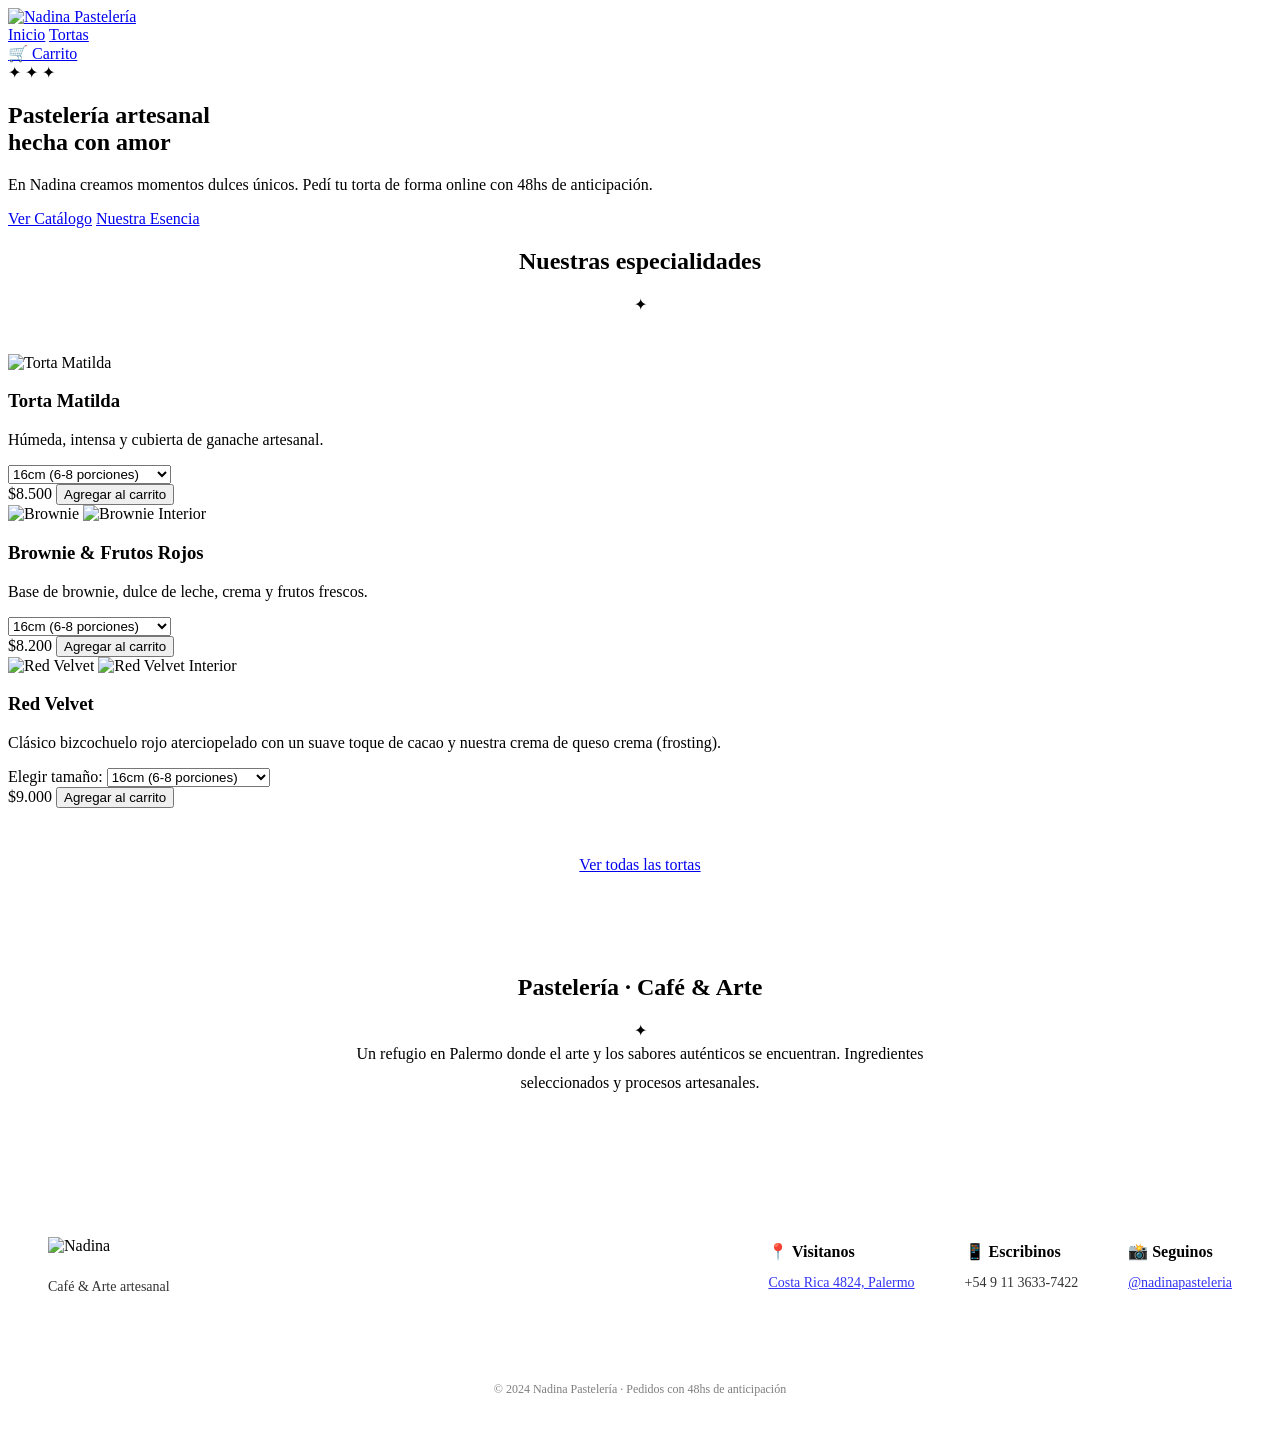
==== commit 582bf611: "cambio index" ====
--- a/index.html
+++ b/index.html
@@ -135,7 +135,7 @@
     <div class="footer-info" style="display: flex; gap: 50px; flex-wrap: wrap;">
       <div class="footer-item">
         <strong style="display:block; color:var(--beige); margin-bottom: 5px;">📍 Visitanos</strong>
-        <p style="font-size: 14px; opacity: 0.8;">Costa Rica 4824, Palermo</p>
+        <p style="font-size: 14px; opacity: 0.8;"><a href="https://share.google/E5ck3OtWsH95KWpLq" target="_blank">Costa Rica 4824, Palermo</a></p>
       </div>
       <div class="footer-item">
         <strong style="display:block; color:var(--beige); margin-bottom: 5px;">📱 Escribinos</strong>
